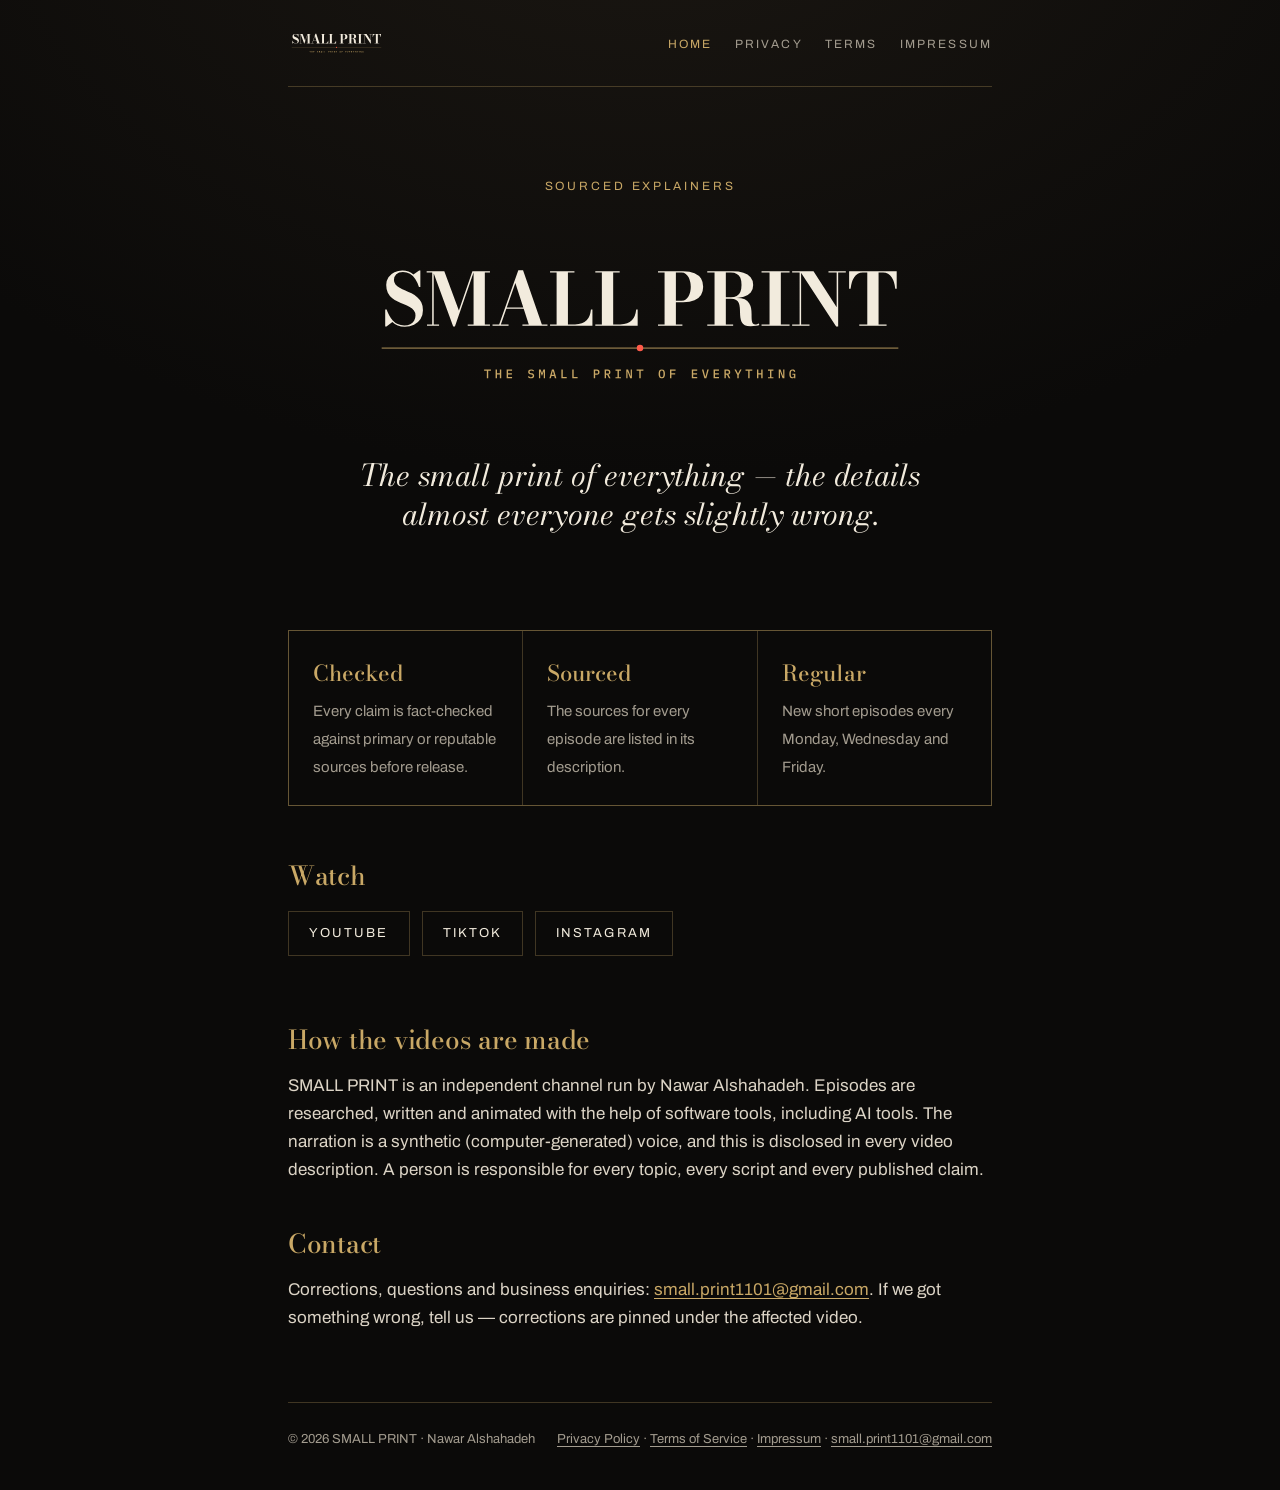
==== index.html @ 7d4b90a8 "SMALL PRINT website" ====
<!doctype html>
<html lang="en"><head><meta charset="utf-8">
<meta name="viewport" content="width=device-width,initial-scale=1">
<title>SMALL PRINT — The small print of everything</title>
<meta name="description" content="Short, fact-checked, sourced explainers. New episodes Mon/Wed/Fri.">
<meta property="og:title" content="SMALL PRINT — The small print of everything"><meta property="og:description" content="Short, fact-checked, sourced explainers. New episodes Mon/Wed/Fri.">
<meta property="og:image" content="assets/og.jpg"><meta name="theme-color" content="#0B0A09">
<link rel="icon" href="favicon.png"><link rel="apple-touch-icon" href="assets/apple-touch-icon.png">
<link rel="stylesheet" href="assets/site.css">
</head><body><div class="wrap">
<header class="top"><a href="index.html"><img src="assets/wordmark.svg" alt="SMALL PRINT"></a><nav><a href="index.html" aria-current=page>Home</a><a href="privacy.html">Privacy</a><a href="terms.html">Terms</a><a href="impressum.html">Impressum</a></nav></header>
<main>
<section class="hero">
<div class="kicker">Sourced explainers</div>
<img class="mark" src="assets/wordmark.svg" alt="SMALL PRINT" style="margin-top:28px">
<p class="lede">The small print of everything &mdash; the details almost everyone gets slightly wrong.</p>
</section>
<div class="grid">
<div><b>Checked</b><span>Every claim is fact-checked against primary or reputable sources before release.</span></div>
<div><b>Sourced</b><span>The sources for every episode are listed in its description.</span></div>
<div><b>Regular</b><span>New short episodes every Monday, Wednesday and Friday.</span></div>
</div>
<h2>Watch</h2>
<div class="links" style="justify-content:flex-start">
<a href="https://www.youtube.com/@smallprint.explained" rel="me">YouTube</a><a href="https://www.tiktok.com/@smallprint.explained" rel="me">TikTok</a><a href="https://www.instagram.com/_small_print/" rel="me">Instagram</a>
</div>
<h2>How the videos are made</h2>
<p>SMALL PRINT is an independent channel run by Nawar Alshahadeh. Episodes are researched, written and animated with the help of software tools, including AI tools. The narration is a synthetic (computer-generated) voice, and this is disclosed in every video description. A person is responsible for every topic, every script and every published claim.</p>
<h2>Contact</h2>
<p>Corrections, questions and business enquiries: <a href="mailto:small.print1101@gmail.com">small.print1101@gmail.com</a>. If we got something wrong, tell us &mdash; corrections are pinned under the affected video.</p>
</main>
<footer><span>&copy; 2026 SMALL PRINT &middot; Nawar Alshahadeh</span><span><a href="privacy.html">Privacy Policy</a> &middot; <a href="terms.html">Terms of Service</a> &middot; <a href="impressum.html">Impressum</a> &middot; <a href="mailto:small.print1101@gmail.com">small.print1101@gmail.com</a></span></footer>
</div></body></html>
---- assets/site.css ----
@font-face{font-family:"Bodoni Moda";src:url(bodoni.woff2) format("woff2");font-weight:400 900;font-display:swap}
@font-face{font-family:"Bodoni Moda";src:url(bodoni-italic.woff2) format("woff2");font-style:italic;font-weight:400 900;font-display:swap}
@font-face{font-family:"Archivo";src:url(archivo.woff2) format("woff2");font-weight:100 900;font-stretch:62% 125%;font-display:swap}
:root{--bg:#0B0A09;--ink:#F2EBDD;--dim:#A39C8F;--gold:#C9A866;--coral:#FF5B4A;--rule:rgba(201,168,102,.28)}
*{box-sizing:border-box}
html{background:var(--bg);color:var(--ink);font:17px/1.65 "Archivo",system-ui,sans-serif;-webkit-font-smoothing:antialiased}
body{margin:0;min-height:100vh;background:radial-gradient(120% 70% at 50% -10%,#1b1712 0%,var(--bg) 60%)}
a{color:var(--gold);text-decoration-thickness:1px;text-underline-offset:3px}
a:hover{color:var(--ink)}
.wrap{max-width:760px;margin:0 auto;padding:0 28px}
header.top{display:flex;align-items:center;justify-content:space-between;padding:26px 0;border-bottom:1px solid var(--rule)}
header.top img{height:34px;display:block}
nav a{font-size:12px;letter-spacing:.18em;text-transform:uppercase;text-decoration:none;color:var(--dim);margin-left:22px}
nav a:hover,nav a[aria-current]{color:var(--gold)}
h1,h2{font-family:"Bodoni Moda",serif;font-weight:500;letter-spacing:-.01em;line-height:1.1}
h1{font-size:clamp(40px,7vw,64px);margin:64px 0 8px}
h2{font-size:26px;margin:46px 0 10px;color:var(--gold)}
h3{font-size:13px;letter-spacing:.16em;text-transform:uppercase;margin:28px 0 6px;color:var(--ink)}
.kicker{font-size:12px;letter-spacing:.24em;text-transform:uppercase;color:var(--gold)}
.meta{color:var(--dim);font-size:14px;margin-bottom:34px}
p,li{color:#DCD4C6}
ul{padding-left:20px}
hr{border:0;border-top:1px solid var(--rule);margin:48px 0}
.hero{text-align:center;padding:90px 0 40px}
.hero img.mark{width:min(560px,90%);height:auto}
.hero p.lede{font-family:"Bodoni Moda",serif;font-style:italic;font-size:clamp(22px,3.4vw,30px);color:var(--ink);margin:26px auto 0;max-width:560px;line-height:1.3}
.grid{display:grid;grid-template-columns:repeat(auto-fit,minmax(200px,1fr));gap:1px;background:var(--rule);border:1px solid var(--rule);margin:56px 0}
.grid div{background:var(--bg);padding:24px}
.grid b{display:block;font-family:"Bodoni Moda",serif;font-weight:500;font-size:22px;color:var(--gold);margin-bottom:6px}
.grid span{color:var(--dim);font-size:15px}
.links{display:flex;flex-wrap:wrap;gap:12px;justify-content:center;margin:20px 0 70px}
.links a{border:1px solid var(--rule);padding:11px 20px;text-decoration:none;font-size:13px;letter-spacing:.16em;text-transform:uppercase;color:var(--ink)}
.links a:hover{border-color:var(--gold);color:var(--gold)}
footer{border-top:1px solid var(--rule);padding:26px 0 40px;margin-top:70px;font-size:13px;color:var(--dim);display:flex;flex-wrap:wrap;gap:8px 22px;justify-content:space-between}
footer a{color:var(--dim)}
.addr{white-space:pre-line}
@media (max-width:560px){header.top{flex-direction:column;gap:14px}nav a{margin:0 9px;font-size:11px}html{font-size:16px}}
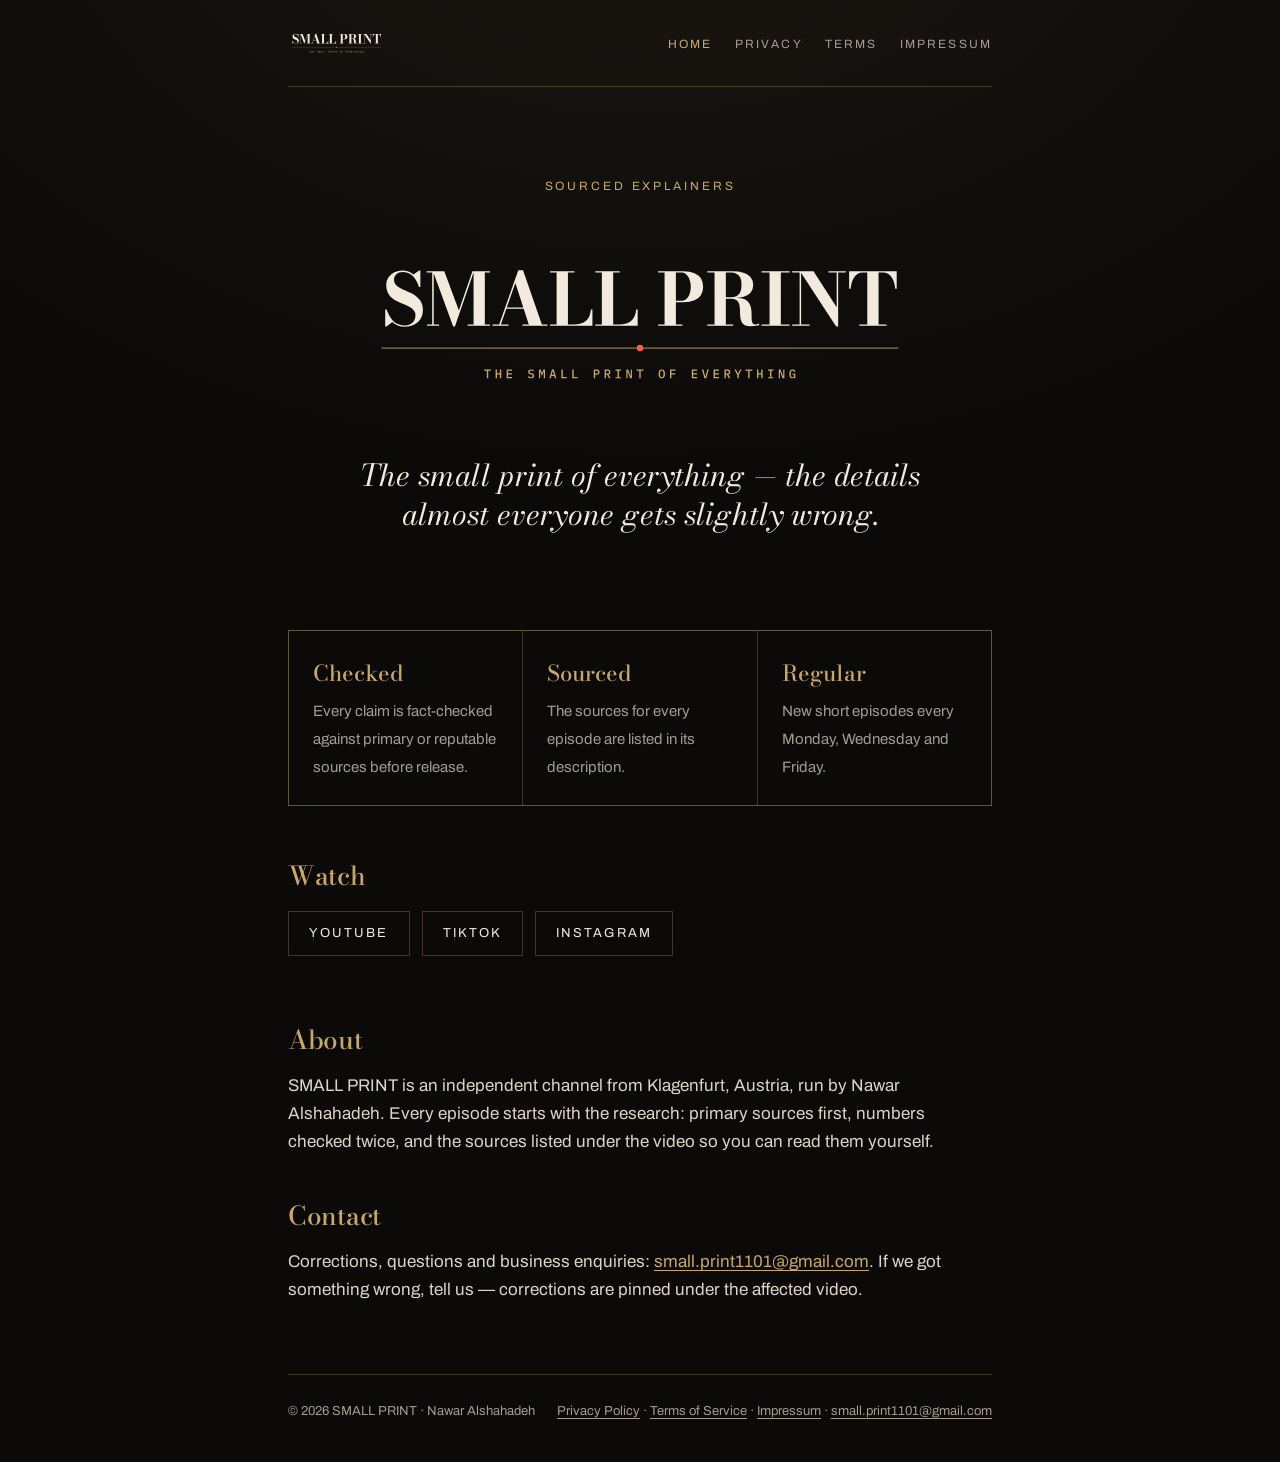
==== commit 46f5bc52: "Update about text" ====
--- a/index.html
+++ b/index.html
@@ -24,8 +24,8 @@
 <div class="links" style="justify-content:flex-start">
 <a href="https://www.youtube.com/@smallprint.explained" rel="me">YouTube</a><a href="https://www.tiktok.com/@smallprint.explained" rel="me">TikTok</a><a href="https://www.instagram.com/_small_print/" rel="me">Instagram</a>
 </div>
-<h2>How the videos are made</h2>
-<p>SMALL PRINT is an independent channel run by Nawar Alshahadeh. Episodes are researched, written and animated with the help of software tools, including AI tools. The narration is a synthetic (computer-generated) voice, and this is disclosed in every video description. A person is responsible for every topic, every script and every published claim.</p>
+<h2>About</h2>
+<p>SMALL PRINT is an independent channel from Klagenfurt, Austria, run by Nawar Alshahadeh. Every episode starts with the research: primary sources first, numbers checked twice, and the sources listed under the video so you can read them yourself.</p>
 <h2>Contact</h2>
 <p>Corrections, questions and business enquiries: <a href="mailto:small.print1101@gmail.com">small.print1101@gmail.com</a>. If we got something wrong, tell us &mdash; corrections are pinned under the affected video.</p>
 </main>
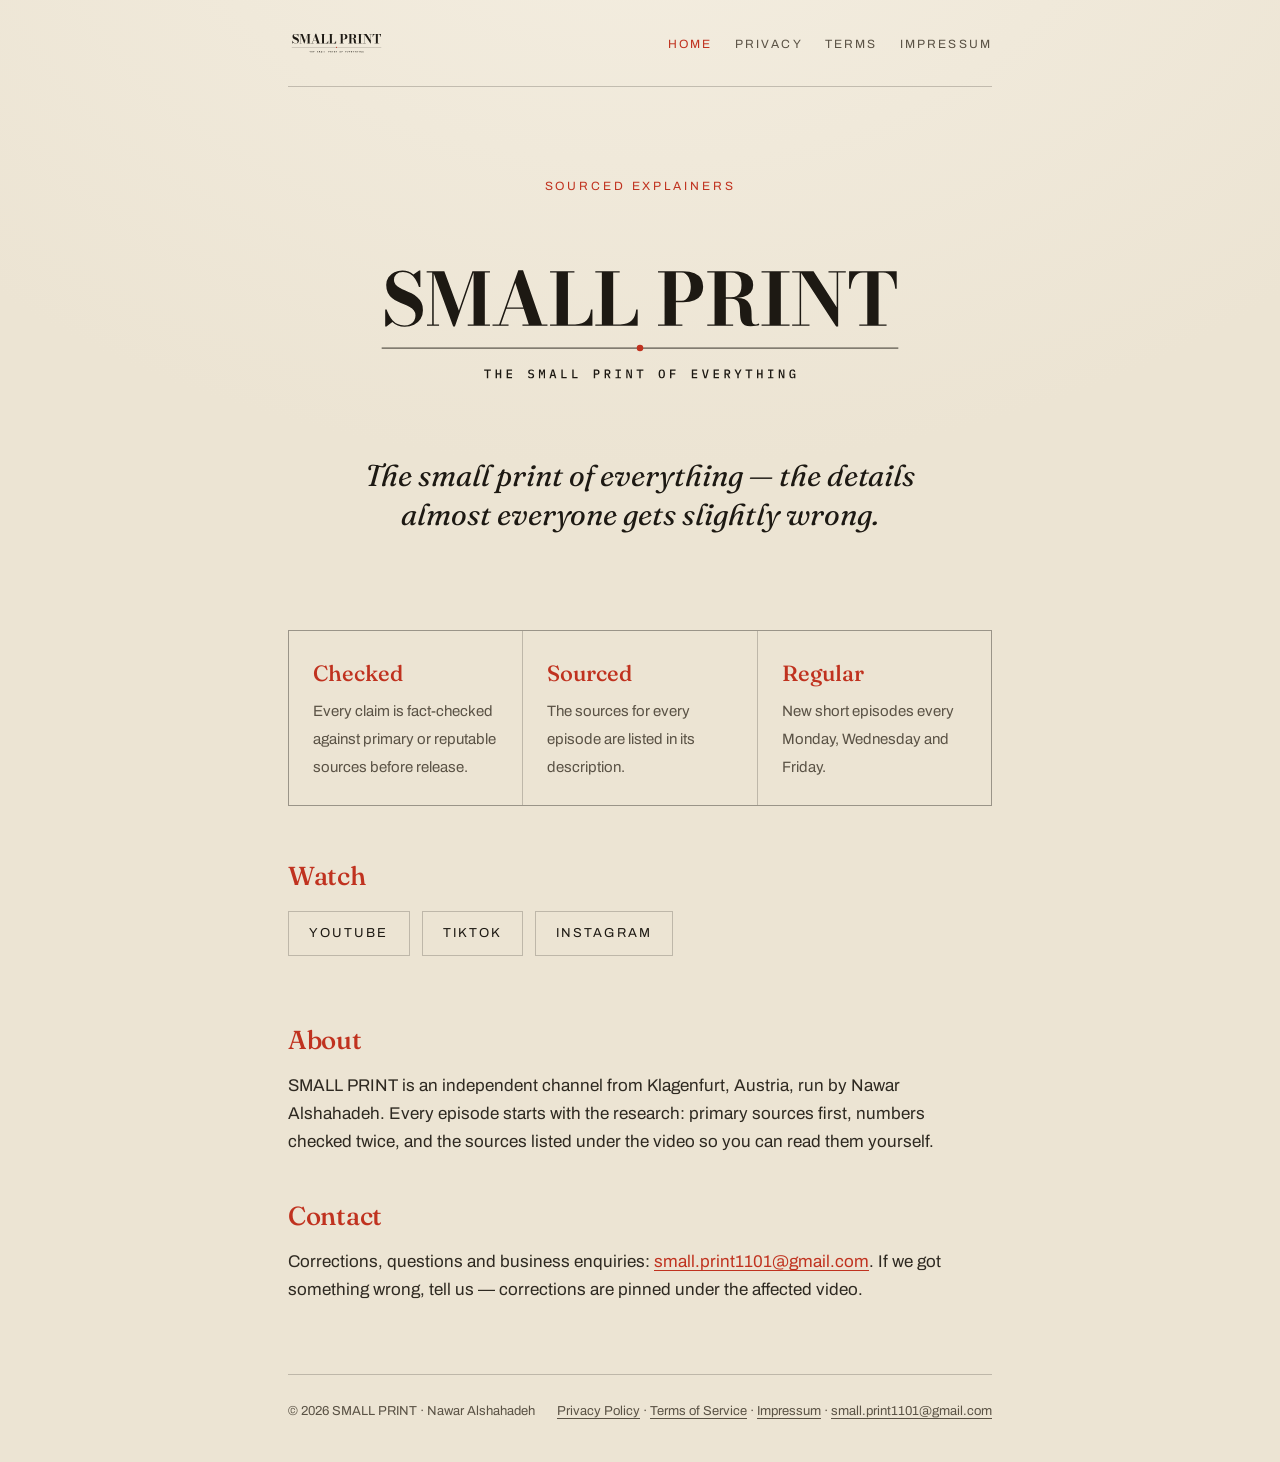
==== commit 18ce6668: "Update website" ====
--- a/index.html
+++ b/index.html
@@ -4,7 +4,7 @@
 <title>SMALL PRINT — The small print of everything</title>
 <meta name="description" content="Short, fact-checked, sourced explainers. New episodes Mon/Wed/Fri.">
 <meta property="og:title" content="SMALL PRINT — The small print of everything"><meta property="og:description" content="Short, fact-checked, sourced explainers. New episodes Mon/Wed/Fri.">
-<meta property="og:image" content="assets/og.jpg"><meta name="theme-color" content="#0B0A09">
+<meta property="og:image" content="assets/og.jpg"><meta name="theme-color" content="#ECE4D3">
 <link rel="icon" href="favicon.png"><link rel="apple-touch-icon" href="assets/apple-touch-icon.png">
 <link rel="stylesheet" href="assets/site.css">
 </head><body><div class="wrap">
--- a/assets/site.css
+++ b/assets/site.css
@@ -1,10 +1,10 @@
-@font-face{font-family:"Bodoni Moda";src:url(bodoni.woff2) format("woff2");font-weight:400 900;font-display:swap}
-@font-face{font-family:"Bodoni Moda";src:url(bodoni-italic.woff2) format("woff2");font-style:italic;font-weight:400 900;font-display:swap}
+@font-face{font-family:"Fraunces";src:url(fraunces.woff2) format("woff2");font-weight:100 900;font-display:swap}
+@font-face{font-family:"Fraunces";src:url(fraunces-italic.woff2) format("woff2");font-style:italic;font-weight:100 900;font-display:swap}
 @font-face{font-family:"Archivo";src:url(archivo.woff2) format("woff2");font-weight:100 900;font-stretch:62% 125%;font-display:swap}
-:root{--bg:#0B0A09;--ink:#F2EBDD;--dim:#A39C8F;--gold:#C9A866;--coral:#FF5B4A;--rule:rgba(201,168,102,.28)}
+:root{--bg:#ECE4D3;--ink:#1d1913;--dim:#5a5245;--gold:#C0321F;--coral:#C0321F;--rule:rgba(29,25,19,.22)}
 *{box-sizing:border-box}
 html{background:var(--bg);color:var(--ink);font:17px/1.65 "Archivo",system-ui,sans-serif;-webkit-font-smoothing:antialiased}
-body{margin:0;min-height:100vh;background:radial-gradient(120% 70% at 50% -10%,#1b1712 0%,var(--bg) 60%)}
+body{margin:0;min-height:100vh;background:radial-gradient(120% 70% at 50% -10%,#F4EEE1 0%,var(--bg) 60%)}
 a{color:var(--gold);text-decoration-thickness:1px;text-underline-offset:3px}
 a:hover{color:var(--ink)}
 .wrap{max-width:760px;margin:0 auto;padding:0 28px}
@@ -12,21 +12,21 @@
 header.top img{height:34px;display:block}
 nav a{font-size:12px;letter-spacing:.18em;text-transform:uppercase;text-decoration:none;color:var(--dim);margin-left:22px}
 nav a:hover,nav a[aria-current]{color:var(--gold)}
-h1,h2{font-family:"Bodoni Moda",serif;font-weight:500;letter-spacing:-.01em;line-height:1.1}
+h1,h2{font-family:"Fraunces",serif;font-weight:500;letter-spacing:-.01em;line-height:1.1}
 h1{font-size:clamp(40px,7vw,64px);margin:64px 0 8px}
 h2{font-size:26px;margin:46px 0 10px;color:var(--gold)}
 h3{font-size:13px;letter-spacing:.16em;text-transform:uppercase;margin:28px 0 6px;color:var(--ink)}
 .kicker{font-size:12px;letter-spacing:.24em;text-transform:uppercase;color:var(--gold)}
 .meta{color:var(--dim);font-size:14px;margin-bottom:34px}
-p,li{color:#DCD4C6}
+p,li{color:#2e2921}
 ul{padding-left:20px}
 hr{border:0;border-top:1px solid var(--rule);margin:48px 0}
 .hero{text-align:center;padding:90px 0 40px}
 .hero img.mark{width:min(560px,90%);height:auto}
-.hero p.lede{font-family:"Bodoni Moda",serif;font-style:italic;font-size:clamp(22px,3.4vw,30px);color:var(--ink);margin:26px auto 0;max-width:560px;line-height:1.3}
+.hero p.lede{font-family:"Fraunces",serif;font-style:italic;font-size:clamp(22px,3.4vw,30px);color:var(--ink);margin:26px auto 0;max-width:560px;line-height:1.3}
 .grid{display:grid;grid-template-columns:repeat(auto-fit,minmax(200px,1fr));gap:1px;background:var(--rule);border:1px solid var(--rule);margin:56px 0}
 .grid div{background:var(--bg);padding:24px}
-.grid b{display:block;font-family:"Bodoni Moda",serif;font-weight:500;font-size:22px;color:var(--gold);margin-bottom:6px}
+.grid b{display:block;font-family:"Fraunces",serif;font-weight:500;font-size:22px;color:var(--gold);margin-bottom:6px}
 .grid span{color:var(--dim);font-size:15px}
 .links{display:flex;flex-wrap:wrap;gap:12px;justify-content:center;margin:20px 0 70px}
 .links a{border:1px solid var(--rule);padding:11px 20px;text-decoration:none;font-size:13px;letter-spacing:.16em;text-transform:uppercase;color:var(--ink)}
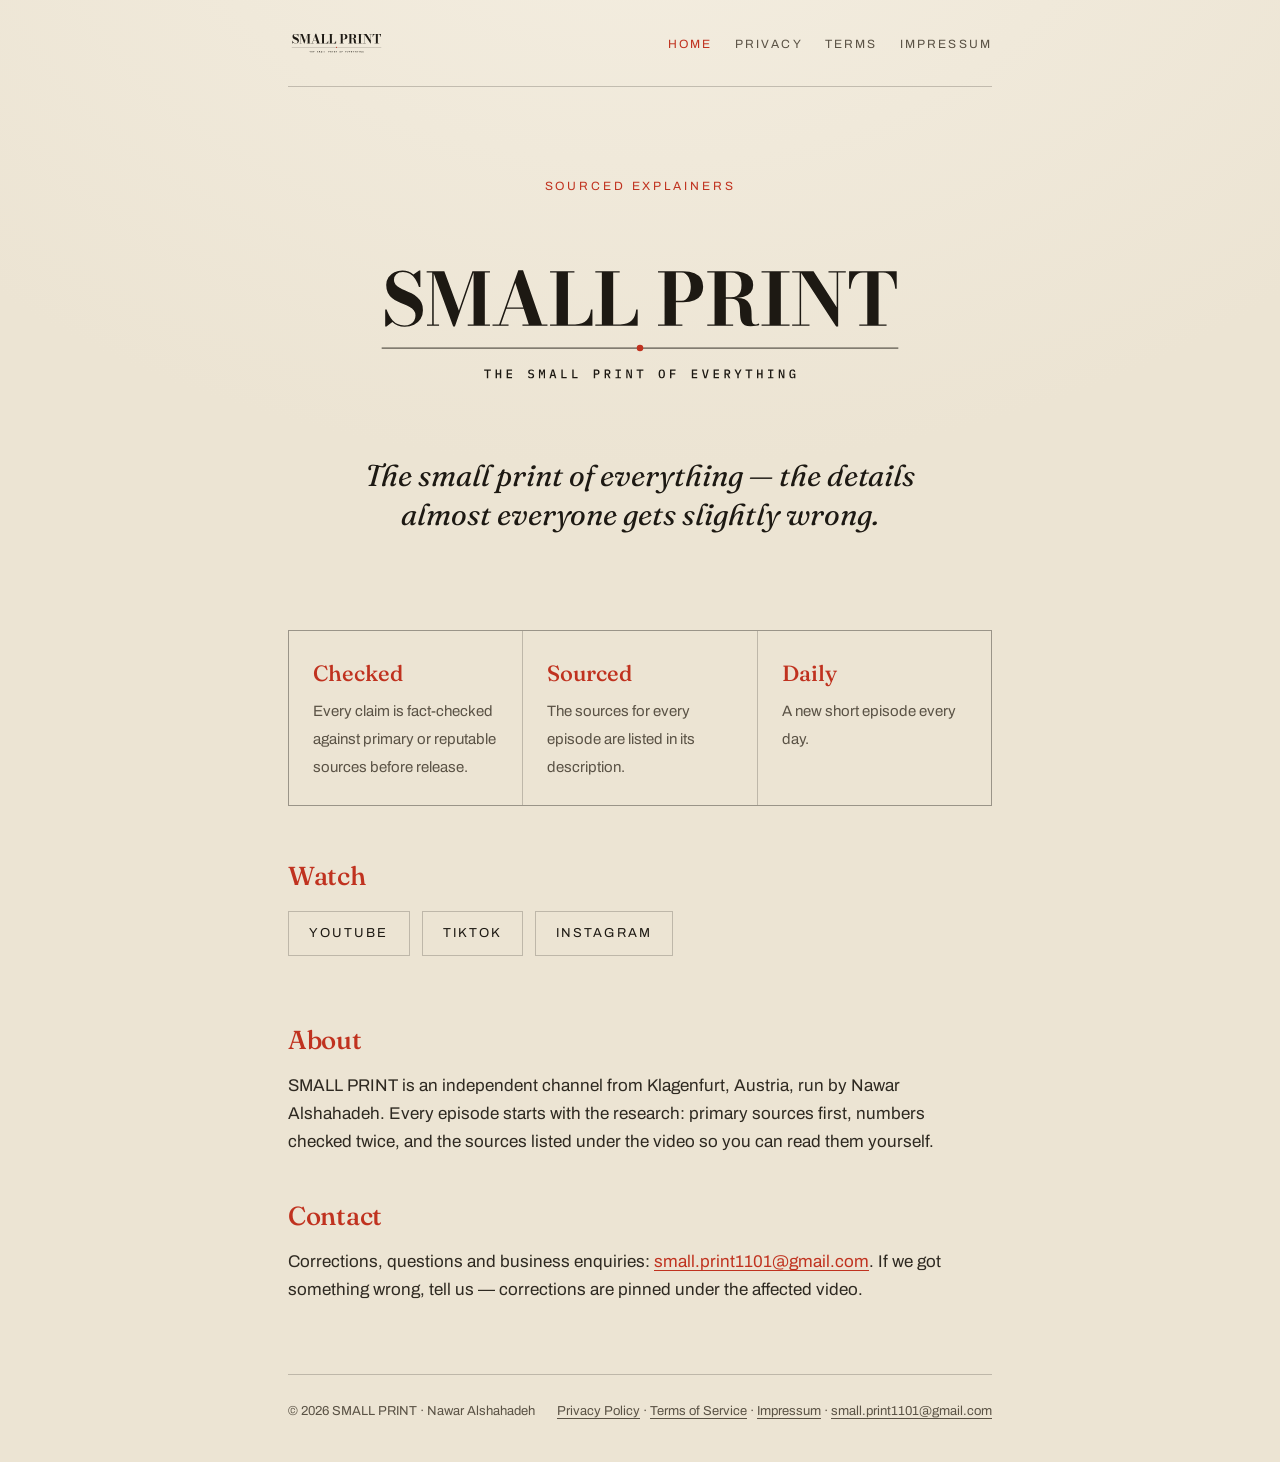
==== commit 15cf8e06: "Daily rhythm (2026-10-27)" ====
--- a/index.html
+++ b/index.html
@@ -2,8 +2,8 @@
 <html lang="en"><head><meta charset="utf-8">
 <meta name="viewport" content="width=device-width,initial-scale=1">
 <title>SMALL PRINT — The small print of everything</title>
-<meta name="description" content="Short, fact-checked, sourced explainers. New episodes Mon/Wed/Fri.">
-<meta property="og:title" content="SMALL PRINT — The small print of everything"><meta property="og:description" content="Short, fact-checked, sourced explainers. New episodes Mon/Wed/Fri.">
+<meta name="description" content="Short, fact-checked, sourced explainers. A new episode every day.">
+<meta property="og:title" content="SMALL PRINT — The small print of everything"><meta property="og:description" content="Short, fact-checked, sourced explainers. A new episode every day.">
 <meta property="og:image" content="assets/og.jpg"><meta name="theme-color" content="#ECE4D3">
 <link rel="icon" href="favicon.png"><link rel="apple-touch-icon" href="assets/apple-touch-icon.png">
 <link rel="stylesheet" href="assets/site.css">
@@ -18,7 +18,7 @@
 <div class="grid">
 <div><b>Checked</b><span>Every claim is fact-checked against primary or reputable sources before release.</span></div>
 <div><b>Sourced</b><span>The sources for every episode are listed in its description.</span></div>
-<div><b>Regular</b><span>New short episodes every Monday, Wednesday and Friday.</span></div>
+<div><b>Daily</b><span>A new short episode every day.</span></div>
 </div>
 <h2>Watch</h2>
 <div class="links" style="justify-content:flex-start">
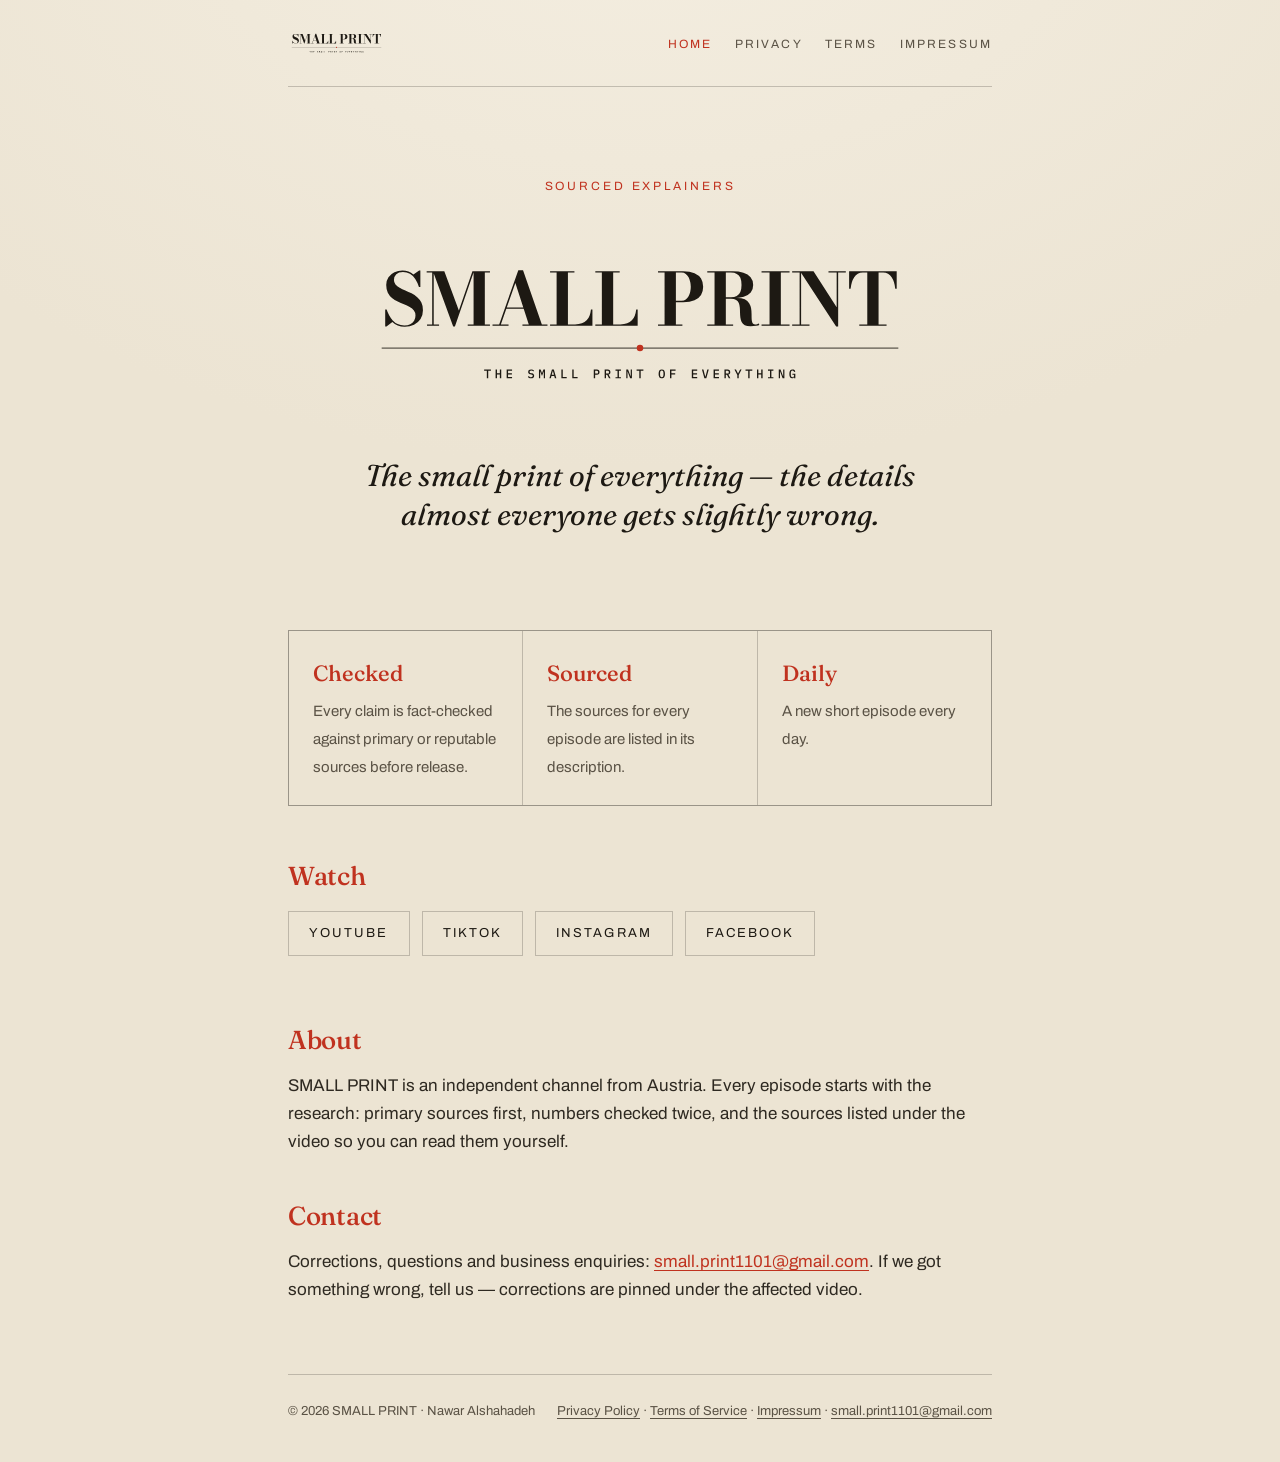
==== commit 9a262680: "Homepage: no personal name, Facebook link (2026-10-27)" ====
--- a/index.html
+++ b/index.html
@@ -22,10 +22,10 @@
 </div>
 <h2>Watch</h2>
 <div class="links" style="justify-content:flex-start">
-<a href="https://www.youtube.com/@smallprint.explained" rel="me">YouTube</a><a href="https://www.tiktok.com/@smallprint.explained" rel="me">TikTok</a><a href="https://www.instagram.com/_small_print/" rel="me">Instagram</a>
+<a href="https://www.youtube.com/@smallprint.explained" rel="me">YouTube</a><a href="https://www.tiktok.com/@smallprint.explained" rel="me">TikTok</a><a href="https://www.instagram.com/_small_print/" rel="me">Instagram</a><a href="https://www.facebook.com/profile.php?id=61596106101055" rel="me">Facebook</a>
 </div>
 <h2>About</h2>
-<p>SMALL PRINT is an independent channel from Klagenfurt, Austria, run by Nawar Alshahadeh. Every episode starts with the research: primary sources first, numbers checked twice, and the sources listed under the video so you can read them yourself.</p>
+<p>SMALL PRINT is an independent channel from Austria. Every episode starts with the research: primary sources first, numbers checked twice, and the sources listed under the video so you can read them yourself.</p>
 <h2>Contact</h2>
 <p>Corrections, questions and business enquiries: <a href="mailto:small.print1101@gmail.com">small.print1101@gmail.com</a>. If we got something wrong, tell us &mdash; corrections are pinned under the affected video.</p>
 </main>
